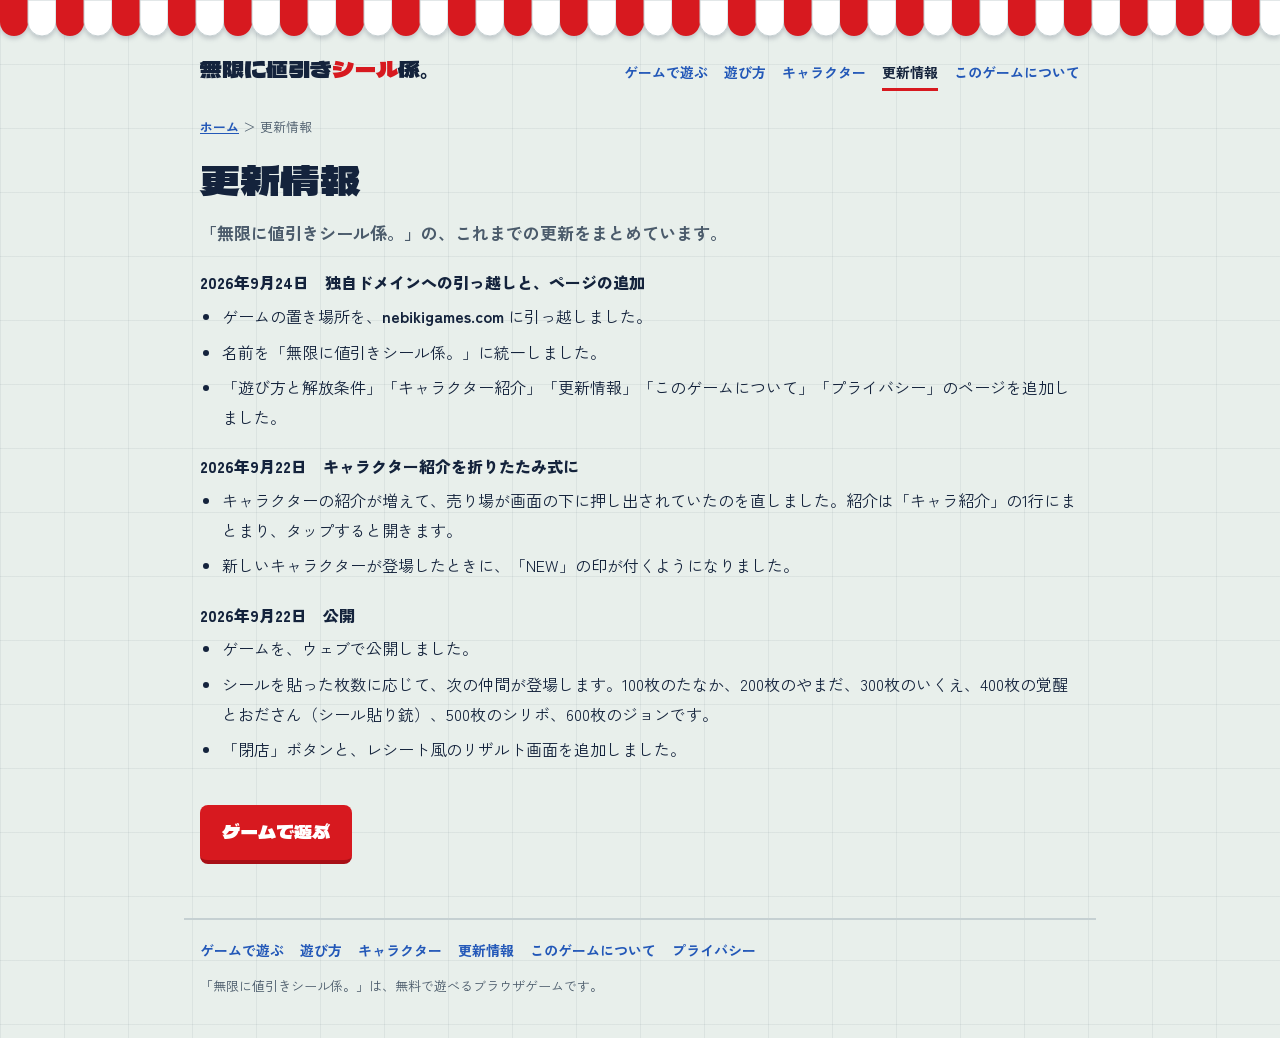
==== changelog.html @ feb40be9 "SEO: unify name, add text sections, add pages, OGP image, headers" ====
<!doctype html>
<html lang="ja">
<head>
<meta charset="utf-8">
<meta name="viewport" content="width=device-width, initial-scale=1">
<title>更新情報｜無限に値引きシール係</title>
<meta name="description" content="「無限に値引きシール係」の更新情報です。新しいキャラクターや機能の追加、引っ越しなどのお知らせをまとめています。">
<meta name="theme-color" content="#d7191f">
<link rel="icon" href="/favicon.svg" type="image/svg+xml">
<link rel="canonical" href="https://nebikigames.com/changelog">
<meta property="og:type" content="website">
<meta property="og:site_name" content="無限に値引きシール係。">
<meta property="og:title" content="更新情報｜無限に値引きシール係">
<meta property="og:description" content="新しいキャラクターや機能の追加、引っ越しなどのお知らせです。">
<meta property="og:url" content="https://nebikigames.com/changelog">
<meta property="og:locale" content="ja_JP">
<meta property="og:image" content="https://nebikigames.com/ogp.png">
<meta name="twitter:card" content="summary_large_image">
<link rel="preconnect" href="https://fonts.googleapis.com">
<link rel="preconnect" href="https://fonts.gstatic.com" crossorigin>
<link rel="stylesheet" href="https://fonts.googleapis.com/css2?family=Dela+Gothic+One&family=Zen+Kaku+Gothic+New:wght@500;700;900&display=swap">
<link rel="stylesheet" href="/pages.css">
</head>
<body class="sub-page">
<div class="awning" aria-hidden="true"></div>
<header class="site-head">
  <a class="brand" href="/">無限に値引き<span>シール</span>係。</a>
  <nav class="site-nav" aria-label="サイト内の移動">
    <a href="/">ゲームで遊ぶ</a>
    <a href="/how-to">遊び方</a>
    <a href="/characters">キャラクター</a>
    <a href="/changelog" aria-current="page">更新情報</a>
    <a href="/about">このゲームについて</a>
  </nav>
</header>

<main class="doc">
  <p class="crumbs"><a href="/">ホーム</a> ＞ 更新情報</p>
  <h1>更新情報</h1>
  <p class="lead">「無限に値引きシール係。」の、これまでの更新をまとめています。</p>

  <dl class="log">
    <dt>2026年9月24日　独自ドメインへの引っ越しと、ページの追加</dt>
    <dd>
      <ul>
        <li>ゲームの置き場所を、<strong>nebikigames.com</strong> に引っ越しました。</li>
        <li>名前を「無限に値引きシール係。」に統一しました。</li>
        <li>「遊び方と解放条件」「キャラクター紹介」「更新情報」「このゲームについて」「プライバシー」のページを追加しました。</li>
      </ul>
    </dd>

    <dt>2026年9月22日　キャラクター紹介を折りたたみ式に</dt>
    <dd>
      <ul>
        <li>キャラクターの紹介が増えて、売り場が画面の下に押し出されていたのを直しました。紹介は「キャラ紹介」の1行にまとまり、タップすると開きます。</li>
        <li>新しいキャラクターが登場したときに、「NEW」の印が付くようになりました。</li>
      </ul>
    </dd>

    <dt>2026年9月22日　公開</dt>
    <dd>
      <ul>
        <li>ゲームを、ウェブで公開しました。</li>
        <li>シールを貼った枚数に応じて、次の仲間が登場します。100枚のたなか、200枚のやまだ、300枚のいくえ、400枚の覚醒とおださん（シール貼り銃）、500枚のシリボ、600枚のジョンです。</li>
        <li>「閉店」ボタンと、レシート風のリザルト画面を追加しました。</li>
      </ul>
    </dd>
  </dl>

  <p style="margin-top:32px"><a class="play-cta" href="/">ゲームで遊ぶ</a></p>
</main>

<footer class="site-foot">
  <nav class="site-nav" aria-label="フッター">
    <a href="/">ゲームで遊ぶ</a>
    <a href="/how-to">遊び方</a>
    <a href="/characters">キャラクター</a>
    <a href="/changelog">更新情報</a>
    <a href="/about">このゲームについて</a>
    <a href="/privacy">プライバシー</a>
  </nav>
  <p>「無限に値引きシール係。」は、無料で遊べるブラウザゲームです。</p>
</footer>
</body>
</html>
---- pages.css ----
/* 追加ページ（遊び方・キャラクター・更新情報・このゲームについて・プライバシー）と、トップの文章セクションの共通スタイル */

.sub-page,
.seo-wrap,
.site-head,
.site-foot {
  --p-red: #d7191f;
  --p-red-d: #a80f16;
  --p-yellow: #ffe11a;
  --p-ink: #14233c;
  --p-ink-2: #4b5b6b;
  --p-line: #c5d0d2;
  --p-blue: #2358b8;
  --p-paper: #ffffff;
  --p-display: "Dela Gothic One", "Hiragino Sans", "Yu Gothic", sans-serif;
  --p-body: "Zen Kaku Gothic New", "Hiragino Sans", "Yu Gothic", "Meiryo", sans-serif;
}

/* ---------- 追加ページの土台 ---------- */
body.sub-page {
  margin: 0;
  background-color: #e8efeb;
  background-image:
    linear-gradient(rgba(20, 35, 60, .06) 1px, transparent 1px),
    linear-gradient(90deg, rgba(20, 35, 60, .06) 1px, transparent 1px);
  background-size: 64px 64px;
  color: var(--p-ink);
  font-family: var(--p-body);
  font-size: 16px;
  line-height: 1.85;
  -webkit-font-smoothing: antialiased;
}

.sub-page .awning {
  height: 36px;
  background: url("data:image/svg+xml;utf8,<svg xmlns='http://www.w3.org/2000/svg' width='56' height='36'><path d='M0 0H28V22a14 14 0 0 1-28 0z' fill='%23d7191f'/><path d='M28 0H56V22a14 14 0 0 1-28 0z' fill='%23ffffff' stroke='%23c5d0d2' stroke-width='1'/></svg>") repeat-x 0 0 / 56px 36px;
  filter: drop-shadow(0 3px 2px rgba(20, 35, 60, .18));
}

.site-head {
  max-width: 880px;
  margin: 0 auto;
  padding: 18px 16px 0;
  display: flex;
  flex-wrap: wrap;
  align-items: baseline;
  justify-content: space-between;
  gap: 8px 24px;
  font-family: var(--p-body);
}

.site-head .brand {
  font-family: var(--p-display);
  font-size: 22px;
  line-height: 1.3;
  color: var(--p-ink);
  text-decoration: none;
}
.site-head .brand span { color: var(--p-red); }

.site-nav {
  display: flex;
  flex-wrap: wrap;
  gap: 4px 16px;
  font-size: 14px;
  font-weight: 700;
}
.site-nav a { color: var(--p-blue); text-decoration: none; padding: 2px 0; }
.site-nav a:hover { text-decoration: underline; }
.site-nav a[aria-current="page"] { color: var(--p-ink); border-bottom: 3px solid var(--p-red); }

/* ---------- 本文 ---------- */
.doc,
.seo-wrap {
  max-width: 880px;
  margin: 0 auto;
  padding: 24px 16px 40px;
  color: var(--p-ink);
  font-family: var(--p-body);
  font-size: 16px;
  line-height: 1.85;
}

.doc h1 {
  margin: 8px 0 12px;
  font-family: var(--p-display);
  font-weight: 400;
  font-size: clamp(26px, 5.4vw, 40px);
  line-height: 1.3;
  text-wrap: balance;
}

.doc h2,
.seo-wrap h2 {
  margin: 40px 0 12px;
  padding: 4px 22px 6px 12px;
  display: inline-block;
  background: var(--p-red);
  color: #fff;
  font-family: var(--p-display);
  font-weight: 400;
  font-size: 19px;
  line-height: 1.4;
  clip-path: polygon(0 0, 100% 0, calc(100% - 12px) 50%, 100% 100%, 0 100%);
}

.doc h3,
.seo-wrap h3 {
  margin: 24px 0 6px;
  font-size: 17px;
  font-weight: 900;
}

.doc p,
.seo-wrap p { margin: 0 0 14px; }

.doc .lead { font-size: 17px; font-weight: 700; color: var(--p-ink-2); }

.doc ul,
.doc ol,
.seo-wrap ul,
.seo-wrap ol { margin: 0 0 14px; padding-left: 1.4em; }
.doc li,
.seo-wrap li { margin-bottom: 6px; }

.doc a,
.seo-wrap a { color: var(--p-blue); font-weight: 700; }

.crumbs { font-size: 13px; color: var(--p-ink-2); }
.crumbs a { font-weight: 700; }

.note-box {
  margin: 16px 0;
  padding: 12px 16px;
  background: var(--p-yellow);
  border: 3px solid var(--p-red);
  border-radius: 8px;
  font-weight: 700;
}

.card {
  margin: 0 0 16px;
  padding: 14px 16px 6px;
  background: var(--p-paper);
  border: 2px solid var(--p-line);
  border-radius: 8px;
}
.card h3 { margin-top: 0; }
.card .badge {
  display: inline-block;
  margin-left: 8px;
  padding: 0 10px;
  background: var(--p-ink);
  color: #fff;
  border-radius: 12px;
  font-size: 13px;
  font-weight: 900;
  vertical-align: 2px;
}

.tbl-wrap { overflow-x: auto; margin: 0 0 16px; }
.tbl { width: 100%; border-collapse: collapse; background: var(--p-paper); font-size: 15px; line-height: 1.6; }
.tbl th,
.tbl td { padding: 8px 12px; border: 1px solid var(--p-line); text-align: left; vertical-align: top; }
.tbl th { background: #f2f6f4; white-space: nowrap; }
.tbl td:first-child { white-space: nowrap; font-weight: 900; }

.faq dt { margin-top: 18px; font-weight: 900; }
.faq dt::before { content: "Q. "; color: var(--p-red); }
.faq dd { margin: 4px 0 0; }
.faq dd::before { content: "A. "; font-weight: 900; color: var(--p-blue); }

.play-cta {
  display: inline-block;
  margin: 8px 0 0;
  padding: 10px 22px 12px;
  background: var(--p-red);
  color: #fff !important;
  border-radius: 8px;
  border-bottom: 4px solid var(--p-red-d);
  font-family: var(--p-display);
  font-size: 18px;
  font-weight: 400 !important;
  text-decoration: none;
}

.log dt { margin-top: 20px; font-weight: 900; }
.log dd { margin: 4px 0 0; }

/* トップの文章セクションの区切り */
.seo-wrap { border-top: 6px solid var(--p-red); background: #f7faf8; max-width: none; padding-inline: 0; }
.seo-wrap > .seo-inner { max-width: 880px; margin: 0 auto; padding-inline: 16px; }

/* ---------- フッター ---------- */
.site-foot {
  max-width: 880px;
  margin: 0 auto;
  padding: 16px 16px 40px;
  border-top: 2px solid var(--p-line);
  font-family: var(--p-body);
  font-size: 13px;
  color: var(--p-ink-2);
}
.site-foot .site-nav { margin-bottom: 8px; }
.site-foot p { margin: 0; }

.sub-page a:focus-visible,
.seo-wrap a:focus-visible,
.site-foot a:focus-visible { outline: 3px solid var(--p-ink); outline-offset: 2px; border-radius: 2px; }
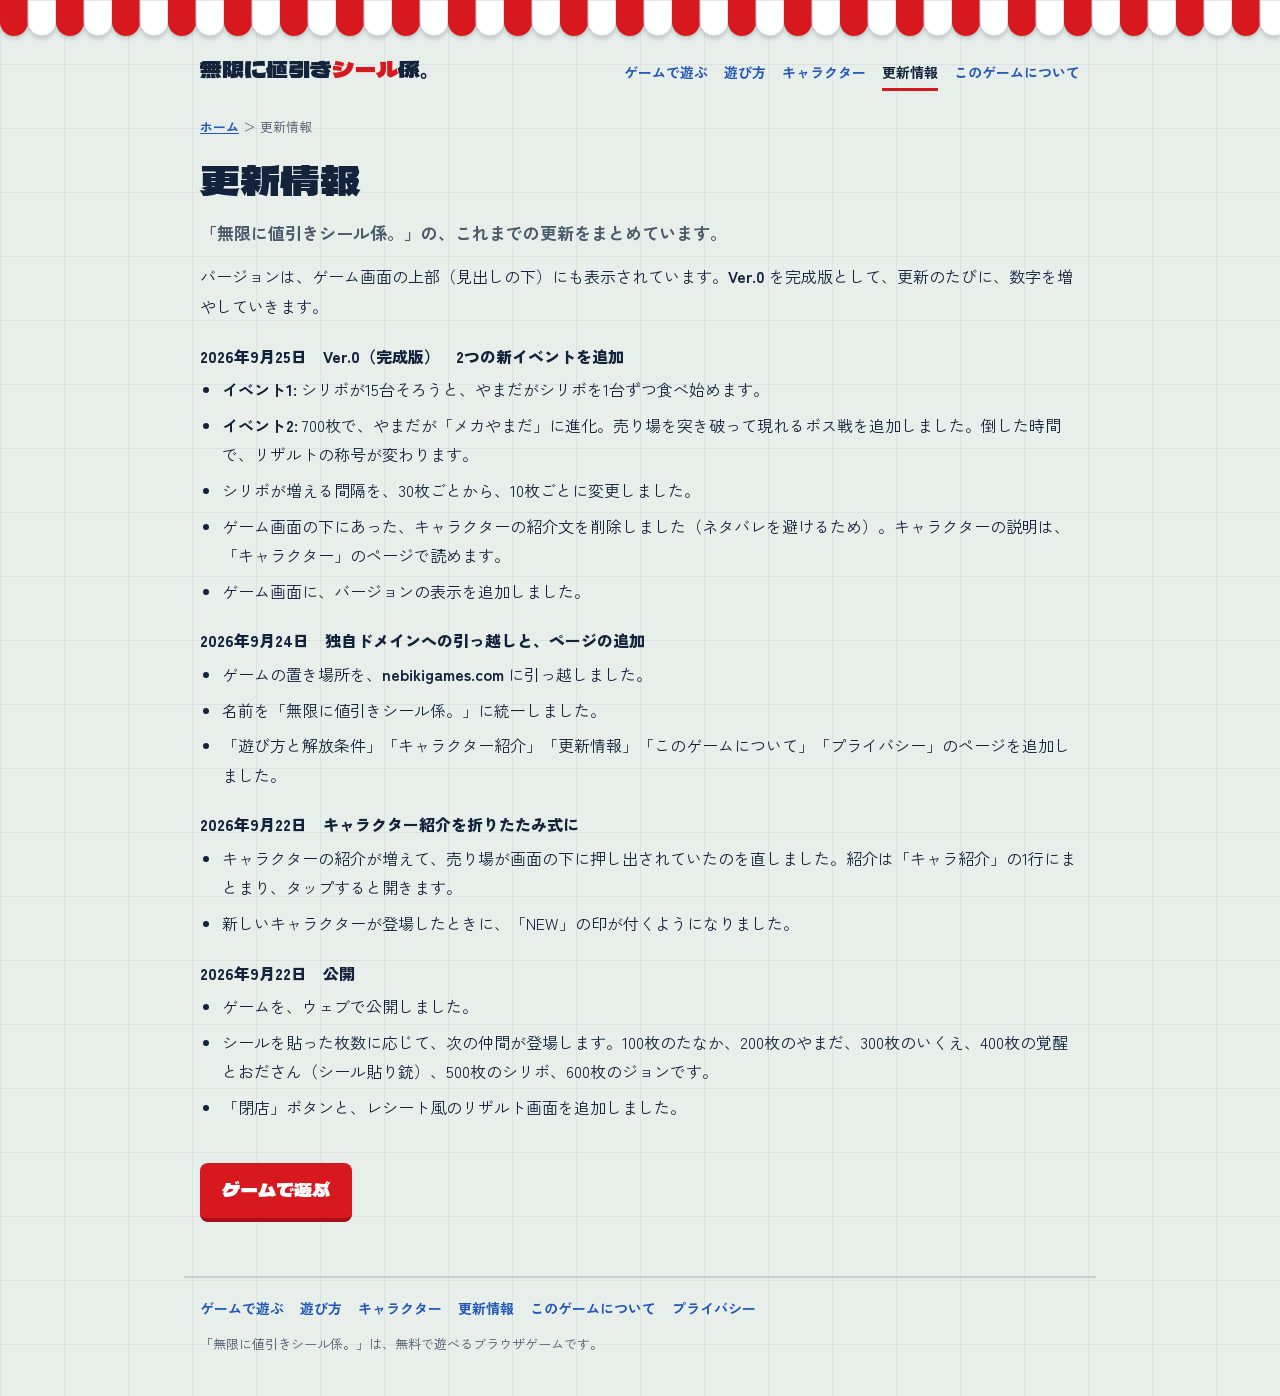
==== commit d7f034ad: "Ver.0: add two new events (Silibo eating, Mecha Yamada boss), Silibo every 10 stickers, version labe" ====
--- a/changelog.html
+++ b/changelog.html
@@ -39,7 +39,20 @@
   <h1>更新情報</h1>
   <p class="lead">「無限に値引きシール係。」の、これまでの更新をまとめています。</p>
 
+  <p>バージョンは、ゲーム画面の上部（見出しの下）にも表示されています。<strong>Ver.0</strong> を完成版として、更新のたびに、数字を増やしていきます。</p>
+
   <dl class="log">
+    <dt>2026年9月25日　Ver.0（完成版）　2つの新イベントを追加</dt>
+    <dd>
+      <ul>
+        <li><strong>イベント1:</strong> シリボが15台そろうと、やまだがシリボを1台ずつ食べ始めます。</li>
+        <li><strong>イベント2:</strong> 700枚で、やまだが「メカやまだ」に進化。売り場を突き破って現れるボス戦を追加しました。倒した時間で、リザルトの称号が変わります。</li>
+        <li>シリボが増える間隔を、30枚ごとから、10枚ごとに変更しました。</li>
+        <li>ゲーム画面の下にあった、キャラクターの紹介文を削除しました（ネタバレを避けるため）。キャラクターの説明は、「キャラクター」のページで読めます。</li>
+        <li>ゲーム画面に、バージョンの表示を追加しました。</li>
+      </ul>
+    </dd>
+
     <dt>2026年9月24日　独自ドメインへの引っ越しと、ページの追加</dt>
     <dd>
       <ul>
